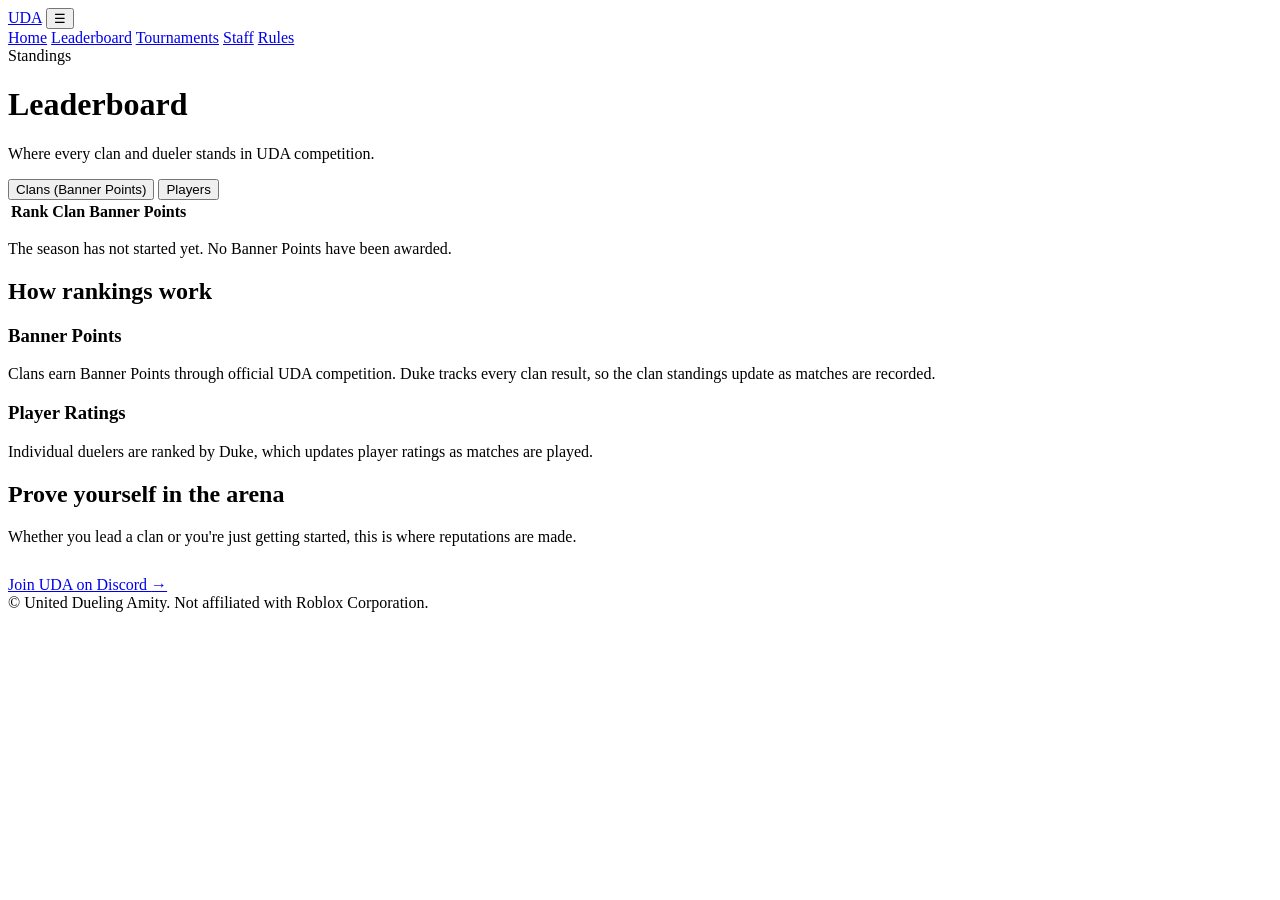
==== leaderboard.html @ 4686879b "Update leaderboard for United Dueling Amity" ====
<!DOCTYPE html>
<html lang="en">
<head>
<meta charset="UTF-8">
<meta name="viewport" content="width=device-width, initial-scale=1.0">
<title>Leaderboard | United Dueling Amity</title>
<meta name="description" content="Live clan Banner Points and player rankings for UDA Dueling Grounds competition.">
<meta property="og:title" content="Leaderboard | United Dueling Amity">
<meta property="og:description" content="Live clan Banner Points and player rankings for UDA Dueling Grounds competition.">
<meta property="og:type" content="website">
<meta property="og:image" content="https://unitedduelingamity.org/uda-logo.jpg">
<meta name="theme-color" content="#f6faf7">
<link rel="icon" href="favicon.ico" sizes="any">
<link rel="icon" type="image/png" href="favicon.png">
<link rel="apple-touch-icon" href="apple-touch-icon.png">
<link rel="preconnect" href="https://fonts.googleapis.com">
<link rel="preconnect" href="https://fonts.gstatic.com" crossorigin>
<link href="https://fonts.googleapis.com/css2?family=Cinzel:wght@500;700;800&family=Inter:wght@400;500;600;700&display=swap" rel="stylesheet">
<link rel="stylesheet" href="style.css">
</head>
<body data-page="leaderboard">
<div class="site-bg" aria-hidden="true"></div>

<nav>
  <div class="wrap">
    <a href="./" class="logo"><img src="favicon.png" alt="" onerror="this.remove()"><span class="grad-text">UDA</span></a>
    <button class="menu-btn" aria-label="Menu">&#9776;</button>
    <div class="links">
      <a href="./" data-page="home">Home</a>
      <a href="leaderboard.html" data-page="leaderboard">Leaderboard</a>
      <a href="tournaments.html" data-page="tournaments">Tournaments</a>
      <a href="staff.html" data-page="staff">Staff</a>
      <a href="rules.html" data-page="rules">Rules</a>
    </div>
  </div>
</nav>

<header class="page-hero">
  <div class="wrap">
    <div class="eyebrow">Standings</div>
    <h1>Leaderboard</h1>
    <p>Where every clan and dueler stands in UDA competition.</p>
    <div class="divider"></div>
  </div>
</header>

<section>
  <div class="wrap reveal stack">
    <div>
      <div class="tabs">
        <button class="tab active" data-board="clans">Clans (Banner Points)</button>
        <button class="tab" data-board="players">Players</button>
      </div>
      <div class="board">
        <table>
          <thead><tr><th>Rank</th><th id="col-name">Clan</th><th class="score" id="col-score">Banner Points</th></tr></thead>
          <tbody id="board-body"></tbody>
        </table>
      </div>
      <p class="note" id="board-note">The season has not started yet. No Banner Points have been awarded.</p>
    </div>

    <div>
      <h2 class="small">How rankings work</h2>
      <div class="divider"></div>
      <div class="grid">
        <div class="card"><h3>Banner Points</h3><p>Clans earn Banner Points through official UDA competition. Duke tracks every clan result, so the clan standings update as matches are recorded.</p></div>
        <div class="card"><h3>Player Ratings</h3><p>Individual duelers are ranked by Duke, which updates player ratings as matches are played.</p></div>
      </div>
    </div>
  </div>
</section>

<section class="cta">
  <div class="wrap reveal">
    <h2>Prove yourself in the <span class="grad-text">arena</span></h2>
    <div class="divider"></div>
    <p class="sub" style="margin: 0 auto 30px;">Whether you lead a clan or you're just getting started, this is where reputations are made.</p>
    <a class="btn btn-primary" href="https://discord.gg/gZj7TFxwW" target="_blank" rel="noopener">Join UDA on Discord <span class="arrow">&rarr;</span></a>
  </div>
</section>

<footer>
  <div class="wrap">
    &copy; <span data-year></span> United Dueling Amity. Not affiliated with Roblox Corporation.
  </div>
</footer>

<script src="script.js"></script>
</body>
</html>
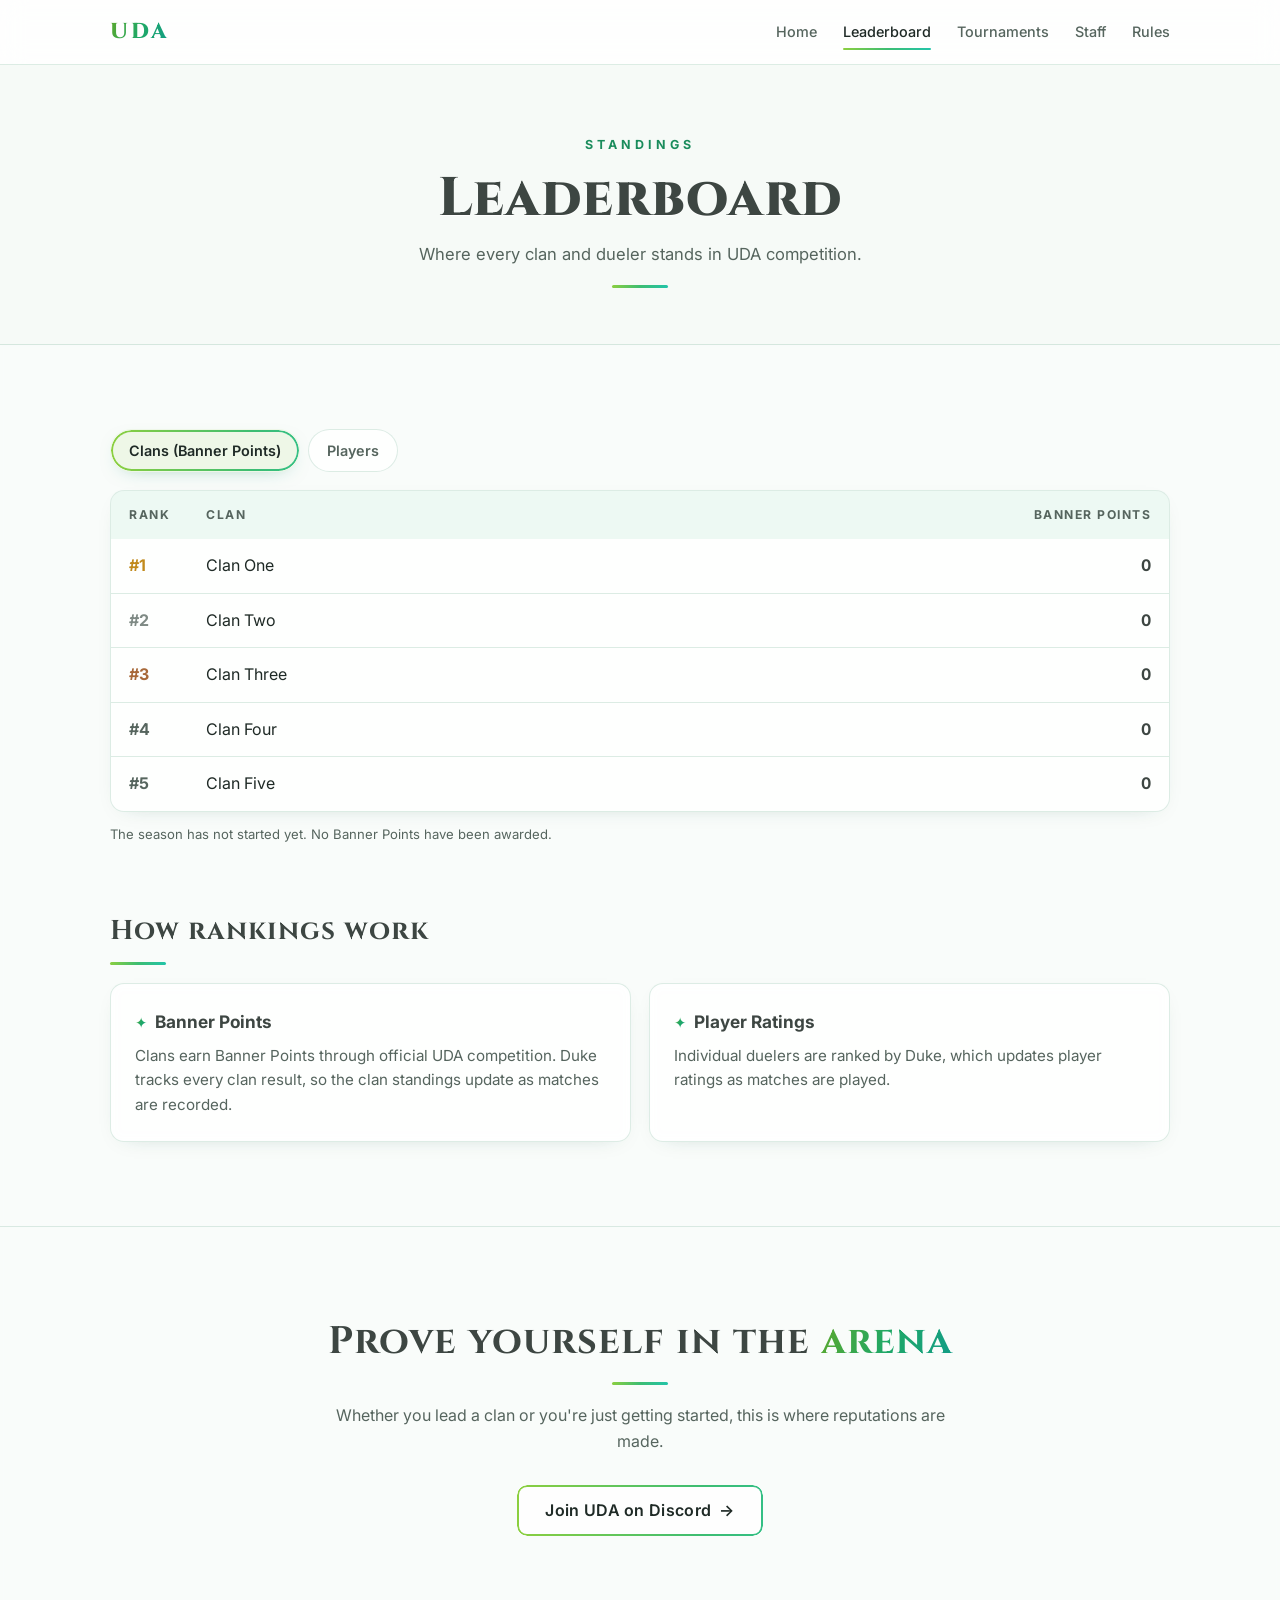
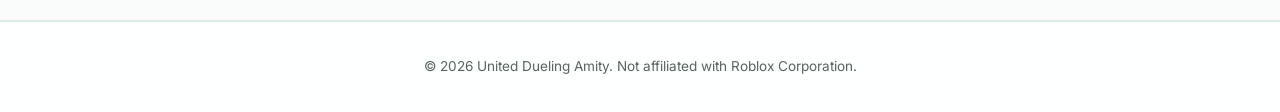
==== commit 72a6a578: "Update Discord link in leaderboard.html" ====
--- a/leaderboard.html
+++ b/leaderboard.html
@@ -76,7 +76,7 @@
     <h2>Prove yourself in the <span class="grad-text">arena</span></h2>
     <div class="divider"></div>
     <p class="sub" style="margin: 0 auto 30px;">Whether you lead a clan or you're just getting started, this is where reputations are made.</p>
-    <a class="btn btn-primary" href="https://discord.gg/gZj7TFxwW" target="_blank" rel="noopener">Join UDA on Discord <span class="arrow">&rarr;</span></a>
+    <a class="btn btn-primary" href="https://discord.gg/K6JbJSNu7H" target="_blank" rel="noopener">Join UDA on Discord <span class="arrow">&rarr;</span></a>
   </div>
 </section>
 
--- a/style.css
+++ b/style.css
@@ -0,0 +1,347 @@
+/* ============================================================
+   United Dueling Amity (UDA) website styles
+   Light theme: white and pale mint, lime to teal accents,
+   stone gray headings.
+   ============================================================ */
+:root {
+  --bg: #f6faf7;
+  --surface: #ffffff;
+  --panel: rgba(255, 255, 255, 0.82);
+  --line: rgba(46, 140, 96, 0.16);
+  --line-strong: rgba(34, 168, 116, 0.42);
+  --text: #1f2a26;
+  --muted: #56655e;
+  --stone: #3d4642;
+  --lime: #8ccf3f;
+  --emerald: #28b46e;
+  --teal: #22c4aa;
+  --deep: #1a8c5c;
+  --grad: linear-gradient(110deg, #8ccf3f 0%, #3dbd72 50%, #22c4aa 100%);
+  --grad-text: linear-gradient(110deg, #5ea82a 0%, #1fa866 50%, #129c88 100%);
+  --radius: 14px;
+}
+* { box-sizing: border-box; margin: 0; padding: 0; }
+html { scroll-behavior: smooth; }
+body {
+  font-family: 'Inter', system-ui, sans-serif;
+  background: var(--bg);
+  color: var(--text);
+  line-height: 1.6;
+  overflow-x: hidden;
+}
+
+/* Full-site background: white center with lime and teal wisps at the sides */
+.site-bg {
+  position: fixed; inset: 0; z-index: -2; pointer-events: none;
+  background: var(--bg) url("background.jpg") center top / cover no-repeat;
+}
+/* Sections below the hero sit on a light veil so the wisps stay subtle */
+section { background: rgba(250, 253, 251, 0.78); backdrop-filter: blur(2px); -webkit-backdrop-filter: blur(2px); }
+footer { background: rgba(255, 255, 255, 0.9); }
+a { color: inherit; text-decoration: none; }
+.wrap { max-width: 1100px; margin: 0 auto; padding: 0 20px; }
+.grad-text {
+  background: var(--grad-text);
+  -webkit-background-clip: text; background-clip: text;
+  color: transparent;
+}
+.sr-only {
+  position: absolute; width: 1px; height: 1px; padding: 0; margin: -1px;
+  overflow: hidden; clip: rect(0 0 0 0); white-space: nowrap; border: 0;
+}
+
+/* Nav */
+nav {
+  position: sticky; top: 0; z-index: 50;
+  background: rgba(255, 255, 255, 0.82);
+  backdrop-filter: blur(12px);
+  -webkit-backdrop-filter: blur(12px);
+  border-bottom: 1px solid var(--line);
+}
+nav .wrap { display: flex; align-items: center; justify-content: space-between; height: 64px; }
+.logo { display: flex; align-items: center; gap: 10px; font-family: 'Cinzel', serif; font-weight: 800; font-size: 1.35rem; letter-spacing: 3px; }
+.logo img { width: 36px; height: 36px; border-radius: 50%; object-fit: cover; box-shadow: 0 0 0 2px #fff, 0 0 0 3px var(--line-strong); }
+.links { display: flex; gap: 26px; font-size: 0.9rem; color: var(--muted); font-weight: 500; }
+.links a { position: relative; padding: 4px 0; transition: color .25s; }
+.links a::after {
+  content: ""; position: absolute; left: 0; bottom: -2px; height: 2px; width: 100%;
+  background: var(--grad); border-radius: 2px;
+  transform: scaleX(0); transform-origin: left; transition: transform .3s ease;
+}
+.links a:hover { color: var(--text); }
+.links a:hover::after { transform: scaleX(1); }
+.menu-btn { display: none; background: none; border: 0; color: var(--text); font-size: 1.5rem; cursor: pointer; }
+
+/* Hero */
+.hero {
+  padding: 64px 0 90px;
+  text-align: center;
+  position: relative;
+  border-bottom: 1px solid var(--line);
+}
+/* Logo shown as a dark round medallion so its black background fits the light page */
+.hero-logo {
+  width: min(340px, 72vw); aspect-ratio: 1; margin: 0 auto 26px; display: block;
+  object-fit: cover; border-radius: 50%;
+  background: #000;
+  box-shadow:
+    0 0 0 5px #ffffff,
+    0 0 0 7px rgba(40, 180, 110, 0.55),
+    0 22px 60px -12px rgba(26, 140, 92, 0.45),
+    0 0 90px 10px rgba(140, 207, 63, 0.18);
+  animation: float 7s ease-in-out infinite;
+}
+@keyframes float {
+  0%, 100% { transform: translateY(0); }
+  50% { transform: translateY(-8px); }
+}
+.eyebrow { color: var(--deep); font-weight: 700; letter-spacing: 4px; font-size: 0.78rem; text-transform: uppercase; }
+.hero h1 {
+  font-family: 'Cinzel', serif; font-weight: 800; color: var(--stone);
+  font-size: clamp(2.2rem, 6vw, 4rem); line-height: 1.1;
+  margin: 18px 0;
+}
+.hero p { color: var(--muted); max-width: 600px; margin: 14px auto 34px; font-size: 1.06rem; }
+.btns { display: flex; gap: 14px; justify-content: center; flex-wrap: wrap; }
+
+/* Buttons */
+.btn {
+  position: relative; overflow: hidden; isolation: isolate; display: inline-flex; align-items: center; gap: 8px;
+  padding: 13px 28px; border-radius: 10px; font-weight: 600; letter-spacing: .3px;
+  transition: transform .25s ease, box-shadow .3s ease, background .3s ease, border-color .3s;
+}
+/* Hollow button with an animated lime to teal outline */
+.btn-primary {
+  color: var(--text);
+  background: rgba(255, 255, 255, 0.75);
+}
+.btn-primary::before,
+.tab.active::before {
+  content: ""; position: absolute; inset: 0; border-radius: inherit; padding: 2px;
+  background: linear-gradient(90deg, #8ccf3f, #3dbd72, #22c4aa, #3dbd72, #8ccf3f);
+  background-size: 300% 100%;
+  animation: flow 4s linear infinite;
+  -webkit-mask: linear-gradient(#000 0 0) content-box, linear-gradient(#000 0 0);
+  -webkit-mask-composite: xor;
+          mask: linear-gradient(#000 0 0) content-box, linear-gradient(#000 0 0);
+          mask-composite: exclude;
+  pointer-events: none; z-index: -1;
+}
+@keyframes flow {
+  from { background-position: 0% 50%; }
+  to { background-position: 300% 50%; }
+}
+.btn-primary:hover {
+  transform: translateY(-2px);
+  background: rgba(140, 207, 63, 0.10);
+  box-shadow: 0 10px 28px -12px rgba(26, 140, 92, 0.5);
+}
+.btn-primary:hover::before { animation-duration: 1.6s; }
+
+/* Click effect: ripple from the click point plus a soft pulse */
+.ripple {
+  position: absolute; border-radius: 50%; pointer-events: none; z-index: -1;
+  width: 16px; height: 16px; margin: -8px 0 0 -8px;
+  background: radial-gradient(circle, rgba(140, 207, 63, 0.55), rgba(34, 196, 170, 0.25) 45%, transparent 70%);
+  transform: scale(0);
+  animation: ripple .55s ease-out forwards;
+}
+@keyframes ripple {
+  to { transform: scale(22); opacity: 0; }
+}
+.btn.clicked, .tab.clicked { animation: press .4s ease; }
+.btn.clicked { box-shadow: 0 0 0 1px rgba(40, 180, 110, 0.25), 0 0 26px -2px rgba(40, 180, 110, 0.55); }
+.btn-primary.clicked::before { animation-duration: .6s; filter: brightness(1.15); }
+@keyframes press {
+  0% { transform: scale(1); }
+  35% { transform: scale(.95); }
+  100% { transform: scale(1); }
+}
+
+.btn-ghost {
+  color: var(--text);
+  border: 1px solid var(--line-strong);
+  background: rgba(255, 255, 255, 0.7);
+}
+.btn-ghost:hover {
+  transform: translateY(-2px);
+  border-color: var(--emerald);
+  background: rgba(255, 255, 255, 0.95);
+  box-shadow: 0 8px 26px -14px rgba(26, 140, 92, 0.5);
+}
+
+.btn .arrow { transition: transform .25s ease; }
+.btn:hover .arrow { transform: translateX(3px); }
+
+/* Sections */
+section { padding: 84px 0; border-bottom: 1px solid var(--line); }
+h2 { font-family: 'Cinzel', serif; font-weight: 700; color: var(--stone); font-size: clamp(1.7rem, 4vw, 2.4rem); margin-bottom: 10px; letter-spacing: 1px; }
+.divider { width: 56px; height: 3px; background: var(--grad); border-radius: 2px; margin: 4px 0 18px; }
+.sub { color: var(--muted); margin-bottom: 36px; max-width: 640px; }
+.grid { display: grid; grid-template-columns: repeat(auto-fit, minmax(240px, 1fr)); gap: 18px; }
+.card {
+  position: relative;
+  background: var(--panel); border: 1px solid var(--line);
+  border-radius: var(--radius); padding: 24px;
+  backdrop-filter: blur(6px);
+  box-shadow: 0 6px 22px -16px rgba(20, 80, 50, 0.35);
+  transition: transform .3s ease, border-color .3s ease, box-shadow .3s ease;
+}
+.card:hover {
+  transform: translateY(-3px);
+  border-color: var(--line-strong);
+  box-shadow: 0 16px 34px -18px rgba(26, 140, 92, 0.45);
+}
+.card h3 { font-size: 1.08rem; margin-bottom: 8px; color: var(--stone); font-weight: 700; }
+.card h3::before {
+  content: "\2726"; margin-right: 8px; font-size: .85em;
+  background: var(--grad-text); -webkit-background-clip: text; background-clip: text; color: transparent;
+}
+.card p { color: var(--muted); font-size: 0.95rem; }
+
+/* Leaderboard */
+.tabs { display: flex; gap: 8px; margin-bottom: 18px; flex-wrap: wrap; }
+.tab {
+  position: relative; overflow: hidden; isolation: isolate;
+  padding: 9px 18px; border-radius: 999px; border: 1px solid var(--line);
+  background: var(--panel); color: var(--muted); cursor: pointer; font: inherit; font-weight: 600; font-size: .9rem;
+  transition: color .25s, border-color .25s, transform .2s, box-shadow .3s;
+}
+.tab:hover { color: var(--text); border-color: var(--line-strong); transform: translateY(-1px); }
+.tab.active {
+  color: var(--text); border-color: transparent;
+  background: rgba(140, 207, 63, 0.10);
+  box-shadow: 0 6px 20px -12px rgba(26, 140, 92, 0.5);
+}
+.board { background: var(--panel); border: 1px solid var(--line); border-radius: var(--radius); overflow: hidden; box-shadow: 0 6px 22px -16px rgba(20, 80, 50, 0.35); }
+table { width: 100%; border-collapse: collapse; }
+th, td { padding: 14px 18px; text-align: left; }
+th { background: rgba(40, 180, 110, 0.08); color: var(--muted); font-size: 0.76rem; letter-spacing: 1.5px; text-transform: uppercase; font-weight: 700; }
+tbody tr { transition: background .2s; }
+tbody tr:hover { background: rgba(140, 207, 63, 0.08); }
+tr + tr td { border-top: 1px solid var(--line); }
+td.rank { font-weight: 700; width: 70px; color: var(--muted); }
+td.score { text-align: right; font-weight: 700; color: var(--stone); font-variant-numeric: tabular-nums; }
+th.score { text-align: right; }
+.r1 { color: #c18a1c !important; } .r2 { color: #7f8a85 !important; } .r3 { color: #a8693a !important; }
+.note { color: var(--muted); font-size: 0.82rem; margin-top: 12px; }
+
+/* Tournaments */
+.event { display: flex; gap: 18px; align-items: flex-start; }
+.date {
+  min-width: 64px; text-align: center; border-radius: 10px; padding: 8px 6px;
+  border: 1px solid var(--line-strong);
+  background: rgba(140, 207, 63, 0.10);
+}
+.date .m { font-size: 0.7rem; color: var(--deep); font-weight: 700; letter-spacing: 1.5px; }
+.date .d { font-size: 1.5rem; font-weight: 700; font-family: 'Cinzel', serif; color: var(--stone); }
+.tag {
+  display: inline-block; font-size: 0.7rem; font-weight: 700; padding: 3px 10px; letter-spacing: .5px;
+  border-radius: 999px; background: rgba(40, 180, 110, 0.12); color: var(--deep); margin-bottom: 6px;
+}
+.event h3::before { content: none; }
+
+.empty {
+  text-align: center; padding: 44px 24px;
+  border: 1px dashed var(--line-strong); border-radius: var(--radius);
+  background: rgba(255, 255, 255, 0.65);
+}
+.empty-icon {
+  font-size: 1.6rem; margin-bottom: 6px;
+  background: var(--grad-text); -webkit-background-clip: text; background-clip: text; color: transparent;
+}
+.empty h3 { font-size: 1.1rem; color: var(--stone); margin-bottom: 6px; font-weight: 700; }
+.empty p { color: var(--muted); font-size: .95rem; max-width: 440px; margin: 0 auto; }
+#tournament-list:empty { display: none; }
+.grid:empty { display: none; }
+
+/* Rules */
+ol.rules { counter-reset: r; list-style: none; display: grid; gap: 12px; }
+ol.rules li {
+  counter-increment: r; background: var(--panel); border: 1px solid var(--line);
+  border-radius: 10px; padding: 16px 18px 16px 60px; position: relative; color: var(--muted);
+  box-shadow: 0 4px 16px -14px rgba(20, 80, 50, 0.35);
+  transition: border-color .3s;
+}
+ol.rules li:hover { border-color: var(--line-strong); }
+ol.rules li strong { color: var(--text); }
+ol.rules li::before {
+  content: counter(r); position: absolute; left: 20px; top: 13px;
+  font-family: 'Cinzel', serif; font-weight: 800; font-size: 1.25rem;
+  background: var(--grad-text); -webkit-background-clip: text; background-clip: text; color: transparent;
+}
+
+/* CTA + footer */
+.cta { text-align: center; position: relative; }
+.cta .divider { margin: 4px auto 18px; }
+footer { padding: 34px 0; color: var(--muted); font-size: 0.85rem; text-align: center; border-top: 1px solid var(--line); }
+
+/* Fade-in on scroll */
+.reveal { opacity: 0; transform: translateY(14px); transition: opacity .7s ease, transform .7s ease; }
+.reveal.in { opacity: 1; transform: none; }
+
+/* Active page in the nav */
+.links a.active { color: var(--text); }
+.links a.active::after { transform: scaleX(1); }
+
+/* Header used on inner pages */
+.page-hero {
+  padding: 70px 0 56px; text-align: center;
+  border-bottom: 1px solid var(--line);
+}
+.page-hero h1 {
+  font-family: 'Cinzel', serif; font-weight: 800; letter-spacing: 1px; color: var(--stone);
+  font-size: clamp(2.2rem, 6vw, 3.4rem); line-height: 1.1; margin: 14px 0 12px;
+  text-shadow: 0 1px 0 #fff;
+}
+.page-hero p { color: var(--muted); max-width: 560px; margin: 0 auto; font-size: 1.04rem; }
+.page-hero .divider { margin: 18px auto 0; }
+
+/* Smaller sub-headings inside a page */
+h2.small { font-size: clamp(1.3rem, 3vw, 1.7rem); }
+.stack > * + * { margin-top: 64px; }
+
+/* Home page previews */
+.preview-grid { display: grid; grid-template-columns: repeat(auto-fit, minmax(300px, 1fr)); gap: 18px; }
+.preview { display: flex; flex-direction: column; }
+.preview .preview-body { flex: 1; margin: 6px 0 18px; }
+.mini-row {
+  display: flex; align-items: center; gap: 14px; padding: 10px 0;
+  border-top: 1px solid var(--line); font-size: .95rem;
+}
+.mini-row:first-child { border-top: 0; }
+.mini-row .pos { font-weight: 700; width: 28px; }
+.mini-row .who { flex: 1; color: var(--text); }
+.mini-row .pts { font-weight: 700; color: var(--stone); font-variant-numeric: tabular-nums; }
+.preview .muted { color: var(--muted); font-size: .95rem; }
+.text-link {
+  align-self: flex-start; font-weight: 700; font-size: .92rem; color: var(--deep);
+  display: inline-flex; gap: 6px; align-items: center;
+}
+.text-link span { transition: transform .25s ease; }
+.text-link:hover span { transform: translateX(3px); }
+
+.empty.compact { padding: 30px 20px; }
+.callout { display: flex; gap: 18px; align-items: center; justify-content: space-between; flex-wrap: wrap; }
+.callout p { margin: 0; }
+
+@media (max-width: 760px) {
+  .links {
+    display: none; position: absolute; top: 64px; left: 0; right: 0;
+    flex-direction: column; gap: 0; background: #fff; border-bottom: 1px solid var(--line);
+  }
+  .links.open { display: flex; }
+  .links a { padding: 14px 20px; border-top: 1px solid var(--line); }
+  .links a::after { display: none; }
+  .menu-btn { display: block; }
+  th, td { padding: 12px 12px; }
+  section { padding: 60px 0; }
+  .hero { padding: 40px 0 70px; }
+  .page-hero { padding: 48px 0 40px; }
+  .callout { flex-direction: column; align-items: flex-start; }
+}
+
+@media (prefers-reduced-motion: reduce) {
+  *, *::before, *::after { animation: none !important; transition: none !important; }
+  .reveal { opacity: 1; transform: none; }
+}
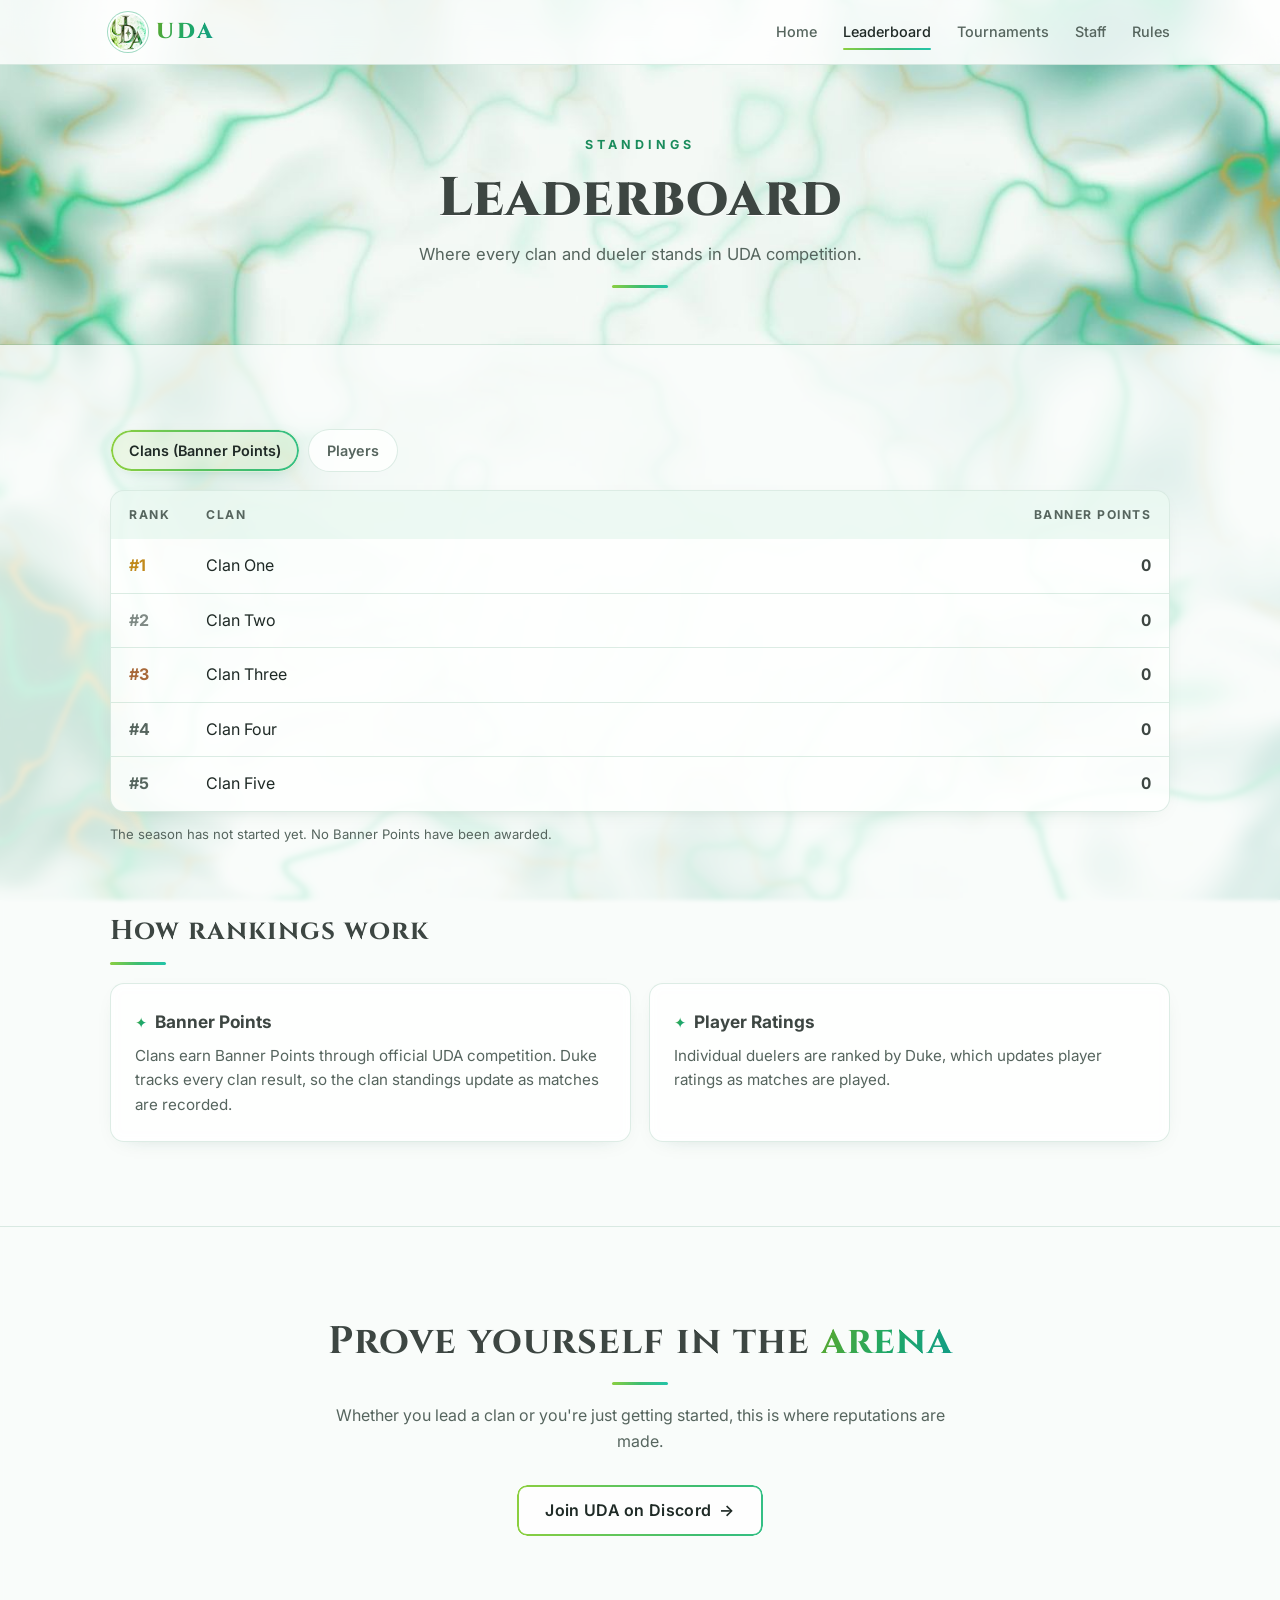
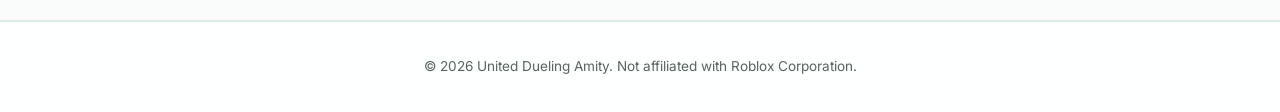
==== commit 966fcee8: "Update print statement from 'Hello' to 'Goodbye'" ====
--- a/leaderboard.html
+++ b/leaderboard.html
@@ -10,9 +10,8 @@
 <meta property="og:type" content="website">
 <meta property="og:image" content="https://unitedduelingamity.org/uda-logo.jpg">
 <meta name="theme-color" content="#f6faf7">
-<link rel="icon" href="favicon.ico" sizes="any">
-<link rel="icon" type="image/png" href="favicon.png">
-<link rel="apple-touch-icon" href="apple-touch-icon.png">
+<link rel="icon" type="image/png" href="[data-uri]">
+<link rel="apple-touch-icon" href="[data-uri]">
 <link rel="preconnect" href="https://fonts.googleapis.com">
 <link rel="preconnect" href="https://fonts.gstatic.com" crossorigin>
 <link href="https://fonts.googleapis.com/css2?family=Cinzel:wght@500;700;800&family=Inter:wght@400;500;600;700&display=swap" rel="stylesheet">
@@ -23,7 +22,7 @@
 
 <nav>
   <div class="wrap">
-    <a href="./" class="logo"><img src="favicon.png" alt="" onerror="this.remove()"><span class="grad-text">UDA</span></a>
+    <a href="./" class="logo"><img src="[data-uri]" alt="" onerror="this.remove()"><span class="grad-text">UDA</span></a>
     <button class="menu-btn" aria-label="Menu">&#9776;</button>
     <div class="links">
       <a href="./" data-page="home">Home</a>
--- a/style.css
+++ b/style.css
@@ -33,7 +33,7 @@
 /* Full-site background: white center with lime and teal wisps at the sides */
 .site-bg {
   position: fixed; inset: 0; z-index: -2; pointer-events: none;
-  background: var(--bg) url("background.jpg") center top / cover no-repeat;
+  background: var(--bg) url("[data-uri]") center top / cover no-repeat;
 }
 /* Sections below the hero sit on a light veil so the wisps stay subtle */
 section { background: rgba(250, 253, 251, 0.78); backdrop-filter: blur(2px); -webkit-backdrop-filter: blur(2px); }
@@ -185,13 +185,15 @@
   border-radius: var(--radius); padding: 24px;
   backdrop-filter: blur(6px);
   box-shadow: 0 6px 22px -16px rgba(20, 80, 50, 0.35);
-  transition: transform .3s ease, border-color .3s ease, box-shadow .3s ease;
+  transition: transform .3s ease, border-color .3s ease, box-shadow .3s ease, background .3s ease;
 }
 .card:hover {
   transform: translateY(-3px);
-  border-color: var(--line-strong);
-  box-shadow: 0 16px 34px -18px rgba(26, 140, 92, 0.45);
-}
+  background: linear-gradient(160deg, #dff2e7 0%, #cdeadb 100%);
+  border-color: rgba(26, 140, 92, 0.55);
+  box-shadow: 0 16px 34px -18px rgba(26, 140, 92, 0.55);
+}
+.card.callout:hover, .card.preview:hover { background: linear-gradient(160deg, #e6f5ec 0%, #d8efe2 100%); }
 .card h3 { font-size: 1.08rem; margin-bottom: 8px; color: var(--stone); font-weight: 700; }
 .card h3::before {
   content: "\2726"; margin-right: 8px; font-size: .85em;
@@ -261,9 +263,9 @@
   counter-increment: r; background: var(--panel); border: 1px solid var(--line);
   border-radius: 10px; padding: 16px 18px 16px 60px; position: relative; color: var(--muted);
   box-shadow: 0 4px 16px -14px rgba(20, 80, 50, 0.35);
-  transition: border-color .3s;
-}
-ol.rules li:hover { border-color: var(--line-strong); }
+  transition: border-color .3s, background .3s;
+}
+ol.rules li:hover { border-color: rgba(26, 140, 92, 0.55); background: linear-gradient(160deg, #dff2e7 0%, #cdeadb 100%); }
 ol.rules li strong { color: var(--text); }
 ol.rules li::before {
   content: counter(r); position: absolute; left: 20px; top: 13px;
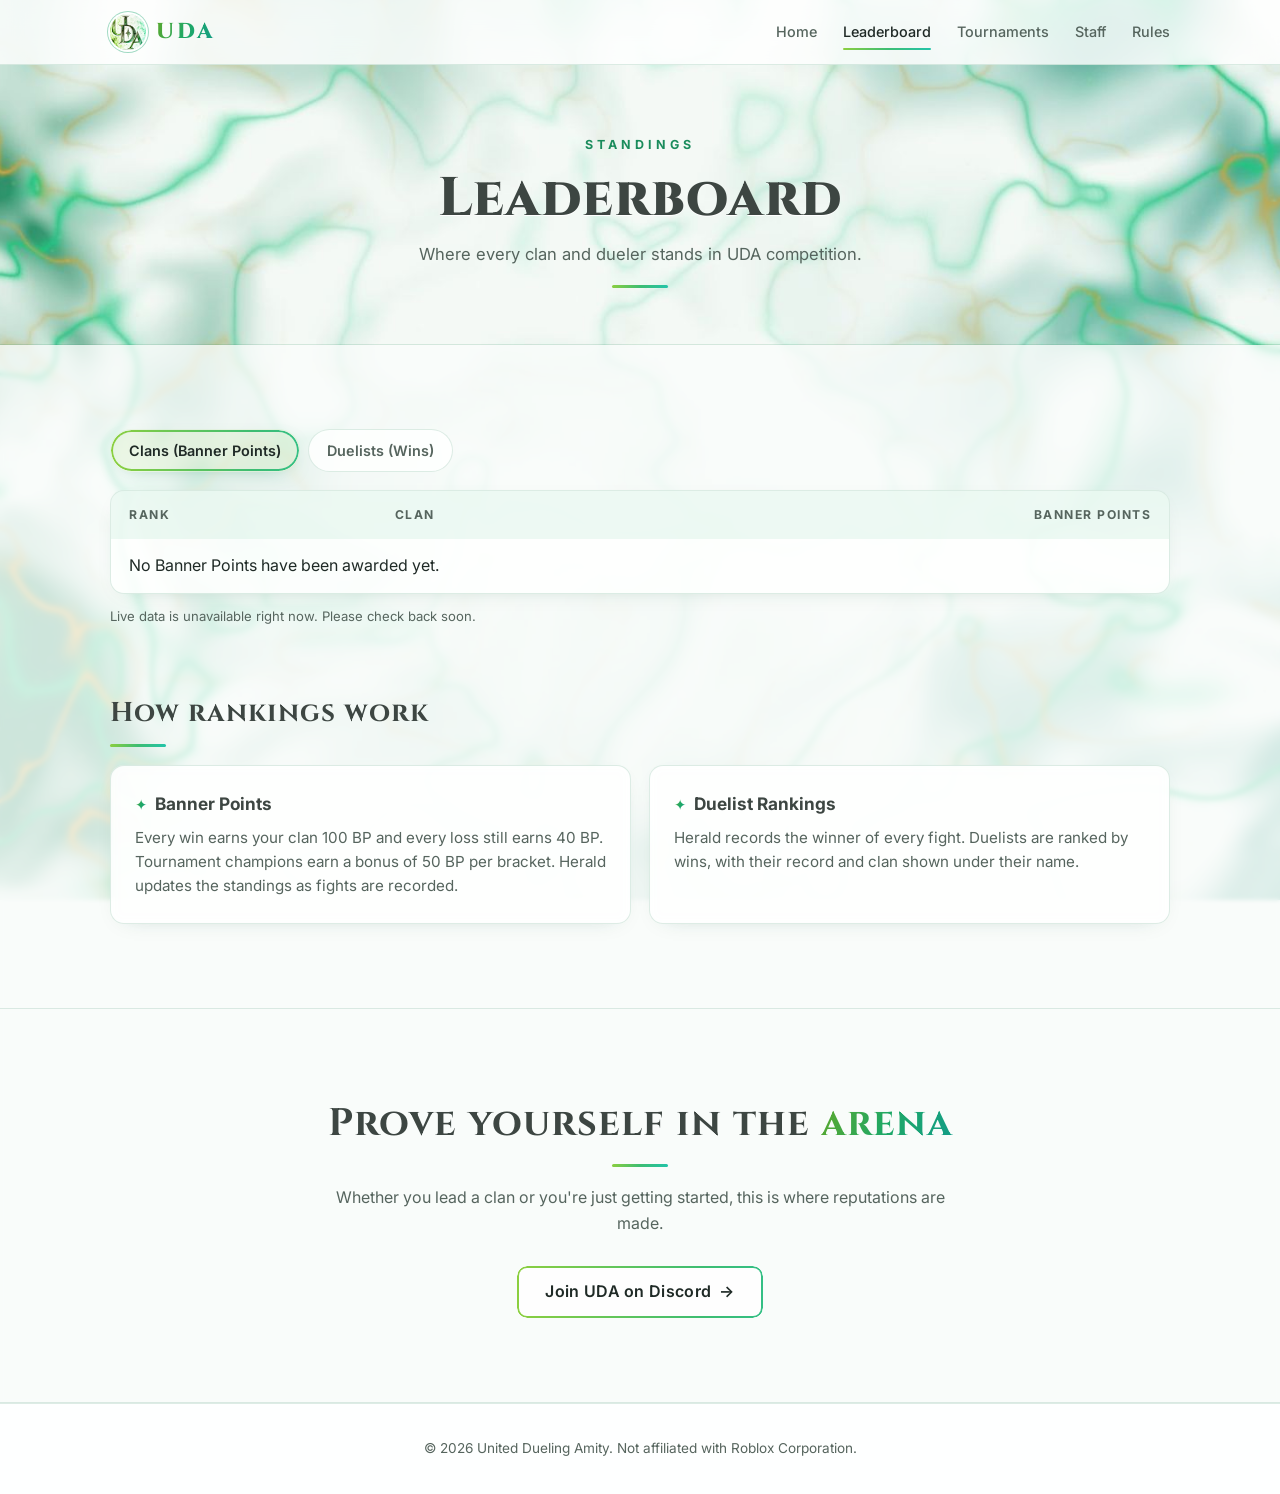
==== commit d7fdf04b: "Update leaderboard.html" ====
--- a/leaderboard.html
+++ b/leaderboard.html
@@ -48,7 +48,7 @@
     <div>
       <div class="tabs">
         <button class="tab active" data-board="clans">Clans (Banner Points)</button>
-        <button class="tab" data-board="players">Players</button>
+        <button class="tab" data-board="players">Duelists (Wins)</button>
       </div>
       <div class="board">
         <table>
@@ -63,8 +63,8 @@
       <h2 class="small">How rankings work</h2>
       <div class="divider"></div>
       <div class="grid">
-        <div class="card"><h3>Banner Points</h3><p>Clans earn Banner Points through official UDA competition. Duke tracks every clan result, so the clan standings update as matches are recorded.</p></div>
-        <div class="card"><h3>Player Ratings</h3><p>Individual duelers are ranked by Duke, which updates player ratings as matches are played.</p></div>
+        <div class="card"><h3>Banner Points</h3><p>Every win earns your clan 100 BP and every loss still earns 40 BP. Tournament champions earn a bonus of 50 BP per bracket. Herald updates the standings as fights are recorded.</p></div>
+        <div class="card"><h3>Duelist Rankings</h3><p>Herald records the winner of every fight. Duelists are ranked by wins, with their record and clan shown under their name.</p></div>
       </div>
     </div>
   </div>
--- a/style.css
+++ b/style.css
@@ -242,6 +242,9 @@
   border-radius: 999px; background: rgba(40, 180, 110, 0.12); color: var(--deep); margin-bottom: 6px;
 }
 .event h3::before { content: none; }
+.result-line { margin-top: 4px; }
+.result-line span { color: var(--muted); }
+.result-line strong { color: var(--stone); }
 
 .empty {
   text-align: center; padding: 44px 24px;
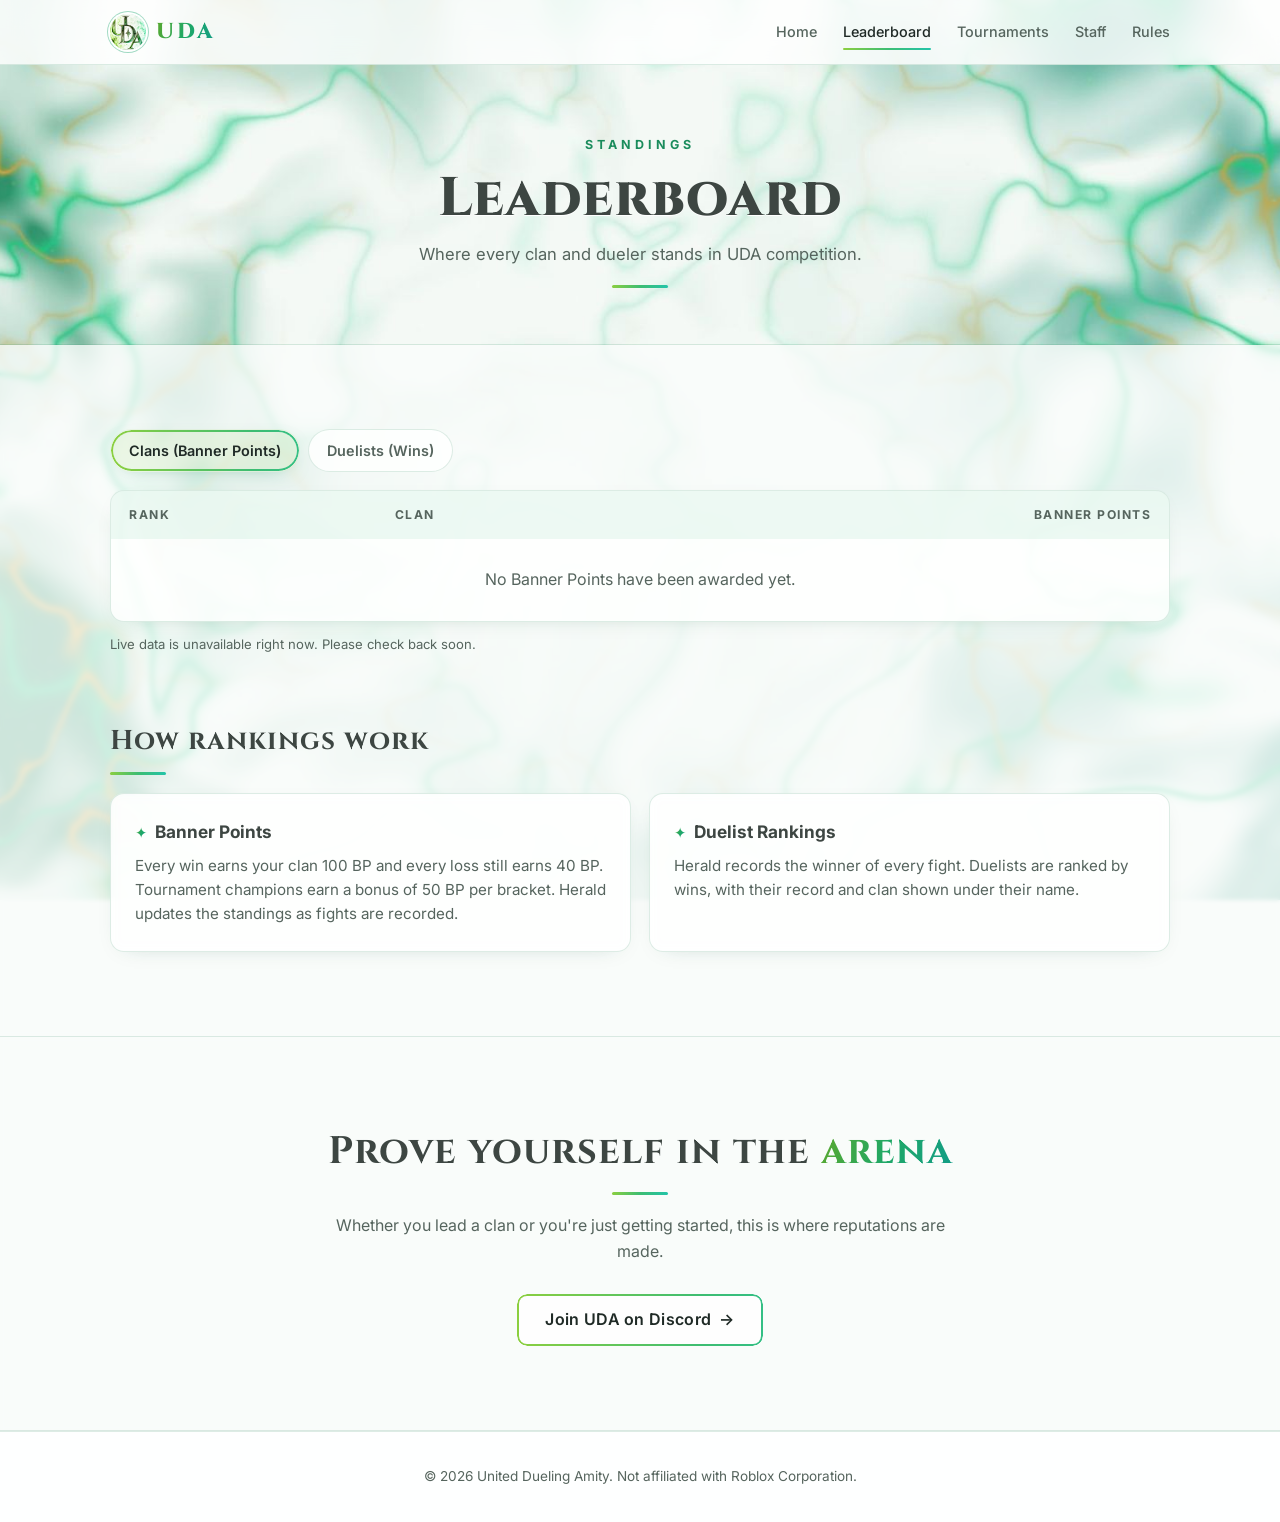
==== commit 2ef6ad1f: "Update leaderboard.html" ====
--- a/leaderboard.html
+++ b/leaderboard.html
@@ -87,4 +87,4 @@
 
 <script src="script.js"></script>
 </body>
-</html>
+</html>
--- a/style.css
+++ b/style.css
@@ -226,6 +226,8 @@
 td.score { text-align: right; font-weight: 700; color: var(--stone); font-variant-numeric: tabular-nums; }
 th.score { text-align: right; }
 .r1 { color: #c18a1c !important; } .r2 { color: #7f8a85 !important; } .r3 { color: #a8693a !important; }
+td .sub { display: block; font-size: .8rem; color: var(--muted); font-weight: 500; }
+td.empty-row { text-align: center; color: var(--muted); padding: 28px 18px; }
 .note { color: var(--muted); font-size: 0.82rem; margin-top: 12px; }
 
 /* Tournaments */
@@ -349,4 +351,4 @@
 @media (prefers-reduced-motion: reduce) {
   *, *::before, *::after { animation: none !important; transition: none !important; }
   .reveal { opacity: 1; transform: none; }
-}
+}
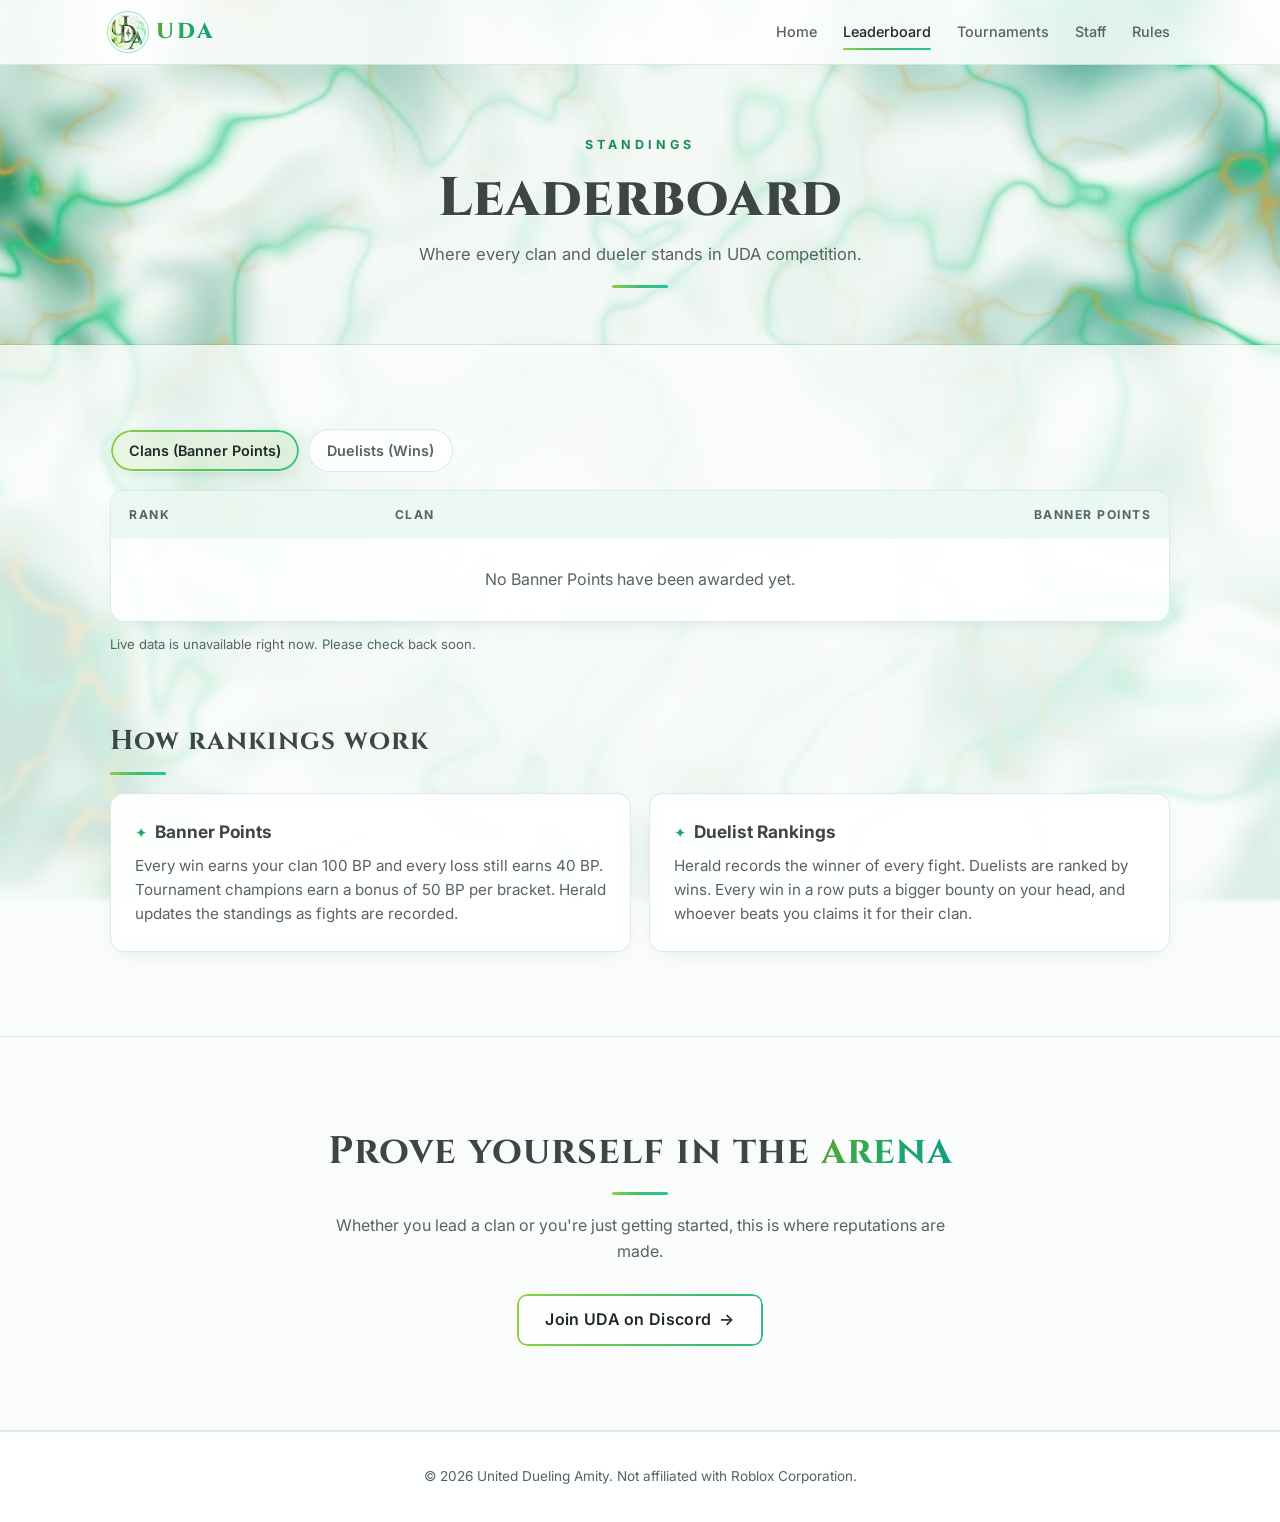
==== commit a1735b10: "Update leaderboard.html" ====
--- a/leaderboard.html
+++ b/leaderboard.html
@@ -64,7 +64,7 @@
       <div class="divider"></div>
       <div class="grid">
         <div class="card"><h3>Banner Points</h3><p>Every win earns your clan 100 BP and every loss still earns 40 BP. Tournament champions earn a bonus of 50 BP per bracket. Herald updates the standings as fights are recorded.</p></div>
-        <div class="card"><h3>Duelist Rankings</h3><p>Herald records the winner of every fight. Duelists are ranked by wins, with their record and clan shown under their name.</p></div>
+        <div class="card"><h3>Duelist Rankings</h3><p>Herald records the winner of every fight. Duelists are ranked by wins. Every win in a row puts a bigger bounty on your head, and whoever beats you claims it for their clan.</p></div>
       </div>
     </div>
   </div>
@@ -87,4 +87,4 @@
 
 <script src="script.js"></script>
 </body>
-</html>+</html>
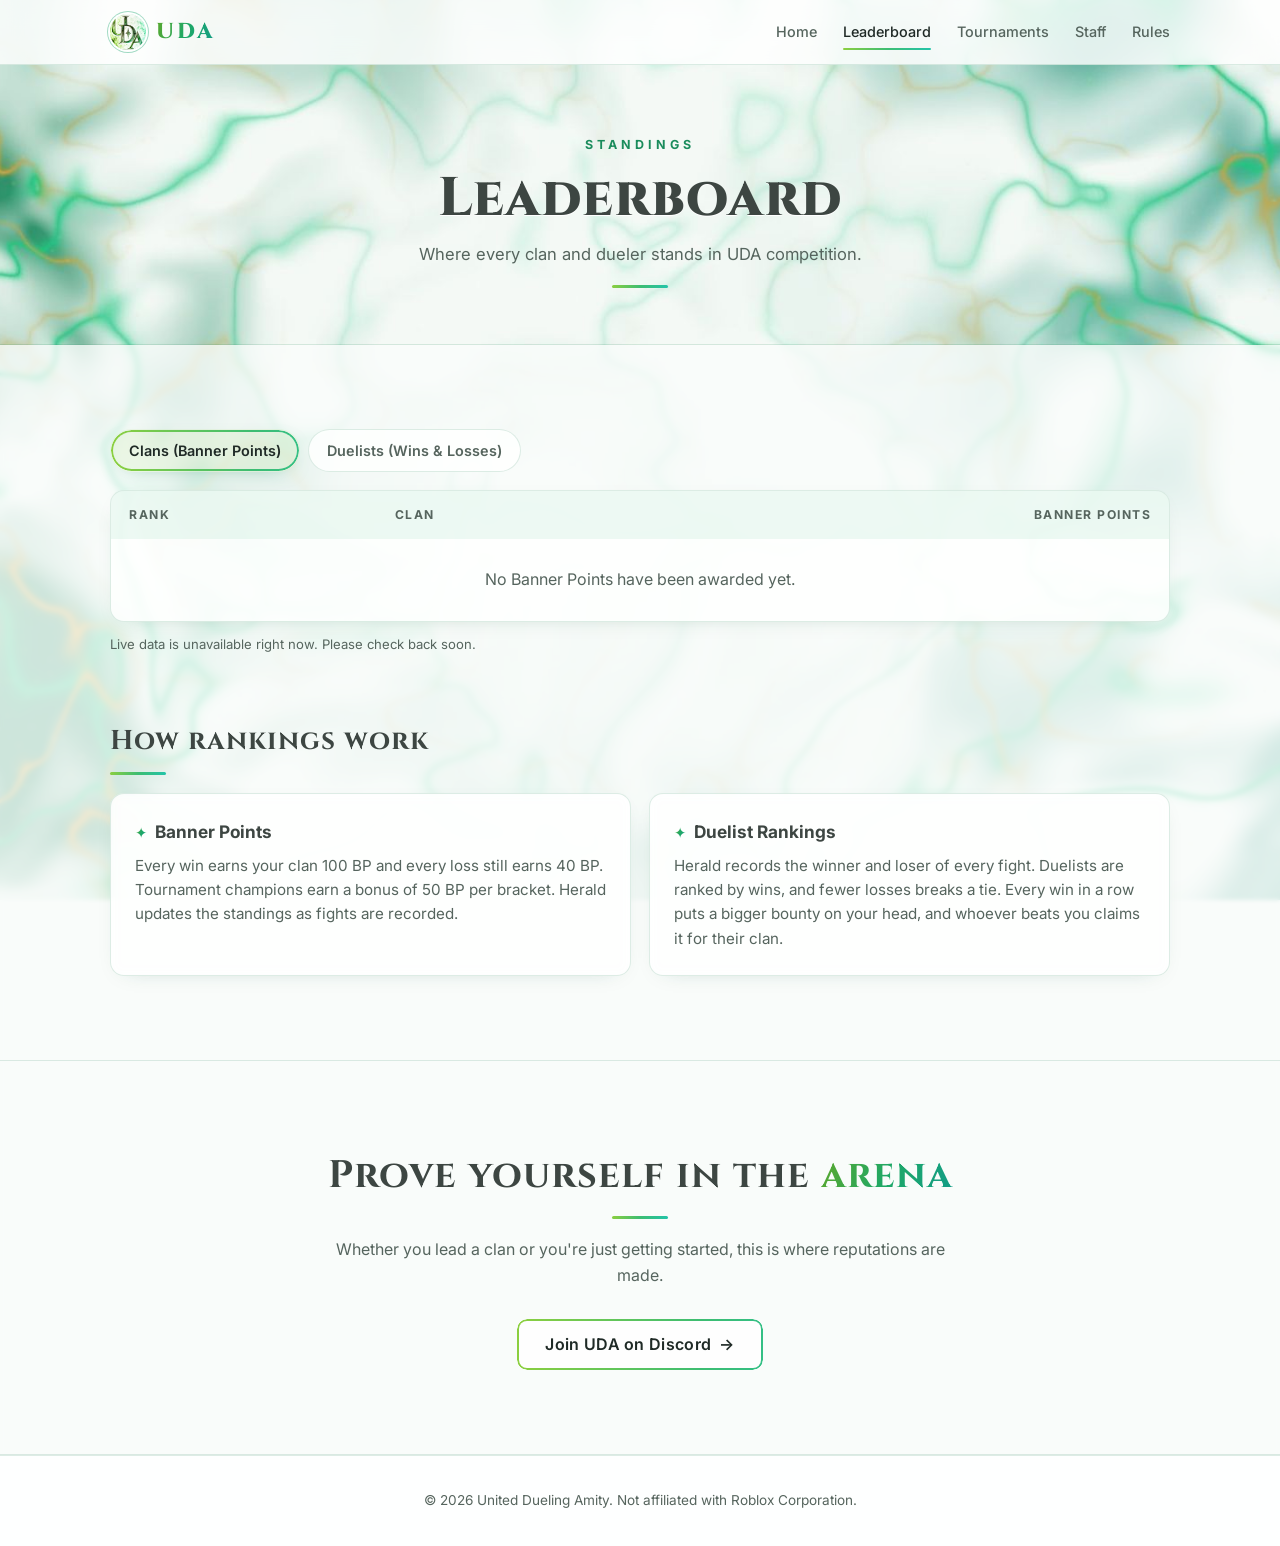
==== commit 3d13df3a: "Give the Duelists tab separate Wins and Losses columns Losses were only shown as small gray text und" ====
--- a/leaderboard.html
+++ b/leaderboard.html
@@ -48,11 +48,11 @@
     <div>
       <div class="tabs">
         <button class="tab active" data-board="clans">Clans (Banner Points)</button>
-        <button class="tab" data-board="players">Duelists (Wins)</button>
+        <button class="tab" data-board="players">Duelists (Wins &amp; Losses)</button>
       </div>
       <div class="board">
         <table>
-          <thead><tr><th>Rank</th><th id="col-name">Clan</th><th class="score" id="col-score">Banner Points</th></tr></thead>
+          <thead><tr><th>Rank</th><th id="col-name">Clan</th><th class="score" id="col-score">Banner Points</th><th class="score" id="col-losses" hidden>Losses</th></tr></thead>
           <tbody id="board-body"></tbody>
         </table>
       </div>
@@ -64,7 +64,7 @@
       <div class="divider"></div>
       <div class="grid">
         <div class="card"><h3>Banner Points</h3><p>Every win earns your clan 100 BP and every loss still earns 40 BP. Tournament champions earn a bonus of 50 BP per bracket. Herald updates the standings as fights are recorded.</p></div>
-        <div class="card"><h3>Duelist Rankings</h3><p>Herald records the winner of every fight. Duelists are ranked by wins. Every win in a row puts a bigger bounty on your head, and whoever beats you claims it for their clan.</p></div>
+        <div class="card"><h3>Duelist Rankings</h3><p>Herald records the winner and loser of every fight. Duelists are ranked by wins, and fewer losses breaks a tie. Every win in a row puts a bigger bounty on your head, and whoever beats you claims it for their clan.</p></div>
       </div>
     </div>
   </div>
--- a/style.css
+++ b/style.css
@@ -225,6 +225,13 @@
 td.rank { font-weight: 700; width: 70px; color: var(--muted); }
 td.score { text-align: right; font-weight: 700; color: var(--stone); font-variant-numeric: tabular-nums; }
 th.score { text-align: right; }
+td.losses { color: var(--muted); }
+td .who { overflow-wrap: anywhere; }  /* long names without spaces wrap instead of pushing columns off screen */
+@media (max-width: 760px) {
+  td.rank { width: 44px; }
+  th.score, td.score { padding-left: 6px; padding-right: 10px; }
+  th { letter-spacing: .5px; }
+}
 .r1 { color: #c18a1c !important; } .r2 { color: #7f8a85 !important; } .r3 { color: #a8693a !important; }
 td .sub { display: block; font-size: .8rem; color: var(--muted); font-weight: 500; }
 td.empty-row { text-align: center; color: var(--muted); padding: 28px 18px; }
